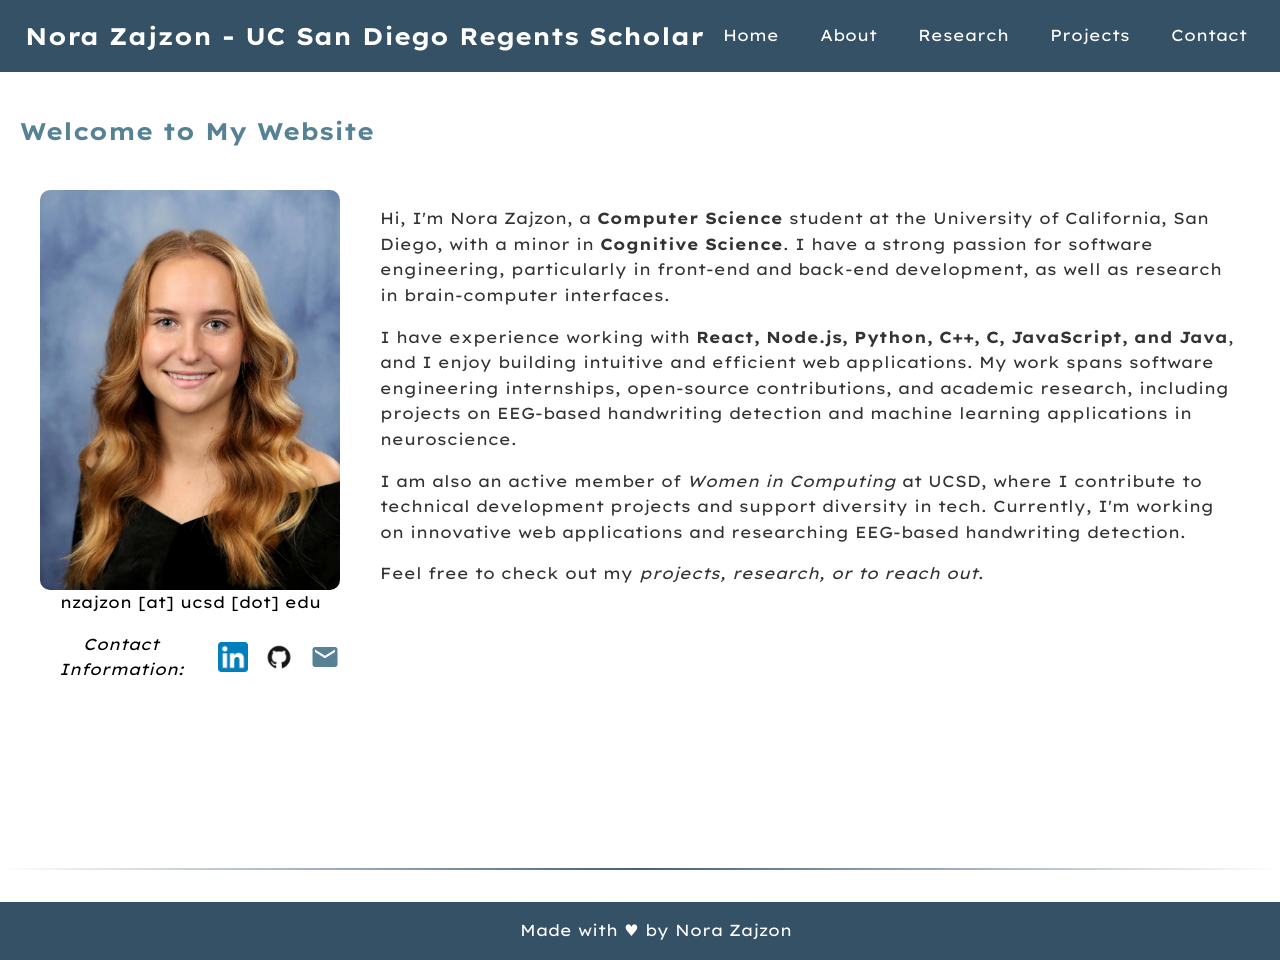
==== index.html @ 69231749 "Add files via upload" ====
<!DOCTYPE html>
<html lang="en">
<head>
    <meta charset="UTF-8">
    <meta name="viewport" content="width=device-width, initial-scale=1.0">
    <meta name="description" content="Personal website">
    <meta name="author" content="Nora Zajzon">
    <title>Nora Zajzon - Personal Website</title>
    <style>
    </style>
    <meta property="og:title" content="My Web Portfolio">
    <meta property="og:description" content="A showcase of my web development work">
    <meta property="og:image" content="path/to/image.jpg">
    <script>
        class PageSectionDivider extends HTMLElement {
            connectedCallback() {
                this.style.display = 'block';
                this.style.height = '2px';
                this.style.background = 'linear-gradient(to right, transparent, #46617a, transparent)';
                this.style.margin = '2em 0';
            }
        }
        customElements.define('page-section-divider', PageSectionDivider);
    </script>
</head>
<link rel="stylesheet" href="style.css">
<body>
    <noscript>Your browser does not support JavaScript!</noscript>
    <header class="site-header">
        <nav class="nav-container nav-fixed">
            <h1 class="site-title">Nora Zajzon - UC San Diego Regents Scholar</h1>
            <label for="nav-toggle" class="nav-toggle-label">☰</label>
            <input type="checkbox" id="nav-toggle">
            <ul class="nav-links">
                <li><a href="index.html">Home</a></li>
                <li><a href="about.html">About</a></li>
                <li><a href="research.html">Research</a></li>
                <li><a href="projects.html">Projects</a></li>
                <li><a href="contact.html">Contact</a></li>
            </ul>
        </nav>
    </header>

    <main>
        <section>
            <h2>Welcome to My Website</h2>
            <div class="bio-container">
                <div class="bio-left">
                    <picture class="bio-image">
                        <!-- WebP format - best compression -->
                        <source type="image/webp" srcset="NoraImg.webp">
                        <!-- fallback -->
                        <source type="image/jpeg" srcset="NoraImg.jpg">
                        <source type="image/png" srcset="NoraImg-large.png">
                        
                        <!-- Default image with proper attributes -->
                        <img src="NoraImg.webp" 
                            alt="Nora Zajzon - Computer Science student at UCSD"
                            loading="lazy"
                            width="300"
                            height="400"
                            style="object-fit: cover; object-position: center">
                    </picture>
                    <figcaption>
                        <span class="email">nzajzon</span> [at] <span class="domain">ucsd</span> [dot] <span class="ext">edu</span>
                    </figcaption>

        
                    <address class="contact-info">
                        Contact Information:<br>
                        <a href="https://linkedin.com/in/nora-zajzon-9bb6021b6" target="_blank">
                            <img src="LinkedIn_icon.svg.png" alt="LinkedIn" width="30" height="30">
                        </a>
                        <a href="https://github.com/nora-zajzon" target="_blank">
                            <img src="GitHub-Mark-ea2971cee799.png" alt="Github" width="30" height="30">
                        </a>
                        <a href="mailto:nzajzon@ucsd.edu">
                            <svg width="30" height="30" viewBox="0 0 24 24">
                                <path fill="currentColor" d="M20,4H4C2.9,4,2,4.9,2,6v12c0,1.1,0.9,2,2,2h16c1.1,0,2-0.9,2-2V6C22,4.9,21.1,4,20,4z M20,8l-8,5L4,8V6l8,5l8-5V8z"/>
                            </svg>
                        </a>
                    </address>
                </div>
                <div class="bio-text">
                    <p>Hi, I'm Nora Zajzon, a <strong>Computer Science</strong> student at the University of California, San Diego, with a minor in <strong>Cognitive Science</strong>. 
                    I have a strong passion for software engineering, particularly in front-end and back-end development, as well as research in brain-computer interfaces.</p>
        
                    <p>I have experience working with <b>React, Node.js, Python, C++, C, JavaScript, and Java</b>, and I enjoy building intuitive and efficient web applications. 
                    My work spans software engineering internships, open-source contributions, and academic research, including projects on EEG-based handwriting detection and machine learning applications in neuroscience.</p>
        
                    <p>I am also an active member of <em>Women in Computing</em> at UCSD, where I contribute to technical development projects and support diversity in tech. 
                    Currently, I'm working on innovative web applications and researching EEG-based handwriting detection.</p>
        
                    <p>Feel free to check out my <i>projects, research, or to reach out</i>.</p>
                </div>
            </div>
        </section>        

    </main>

    <page-section-divider></page-section-divider>
    <footer>
        <p>Made with &hearts; by Nora Zajzon</p>
    </footer>
</body>
</html>
---- style.css ----
@import url('https://fonts.googleapis.com/css2?family=Funnel+Display:wght@300..800&family=Lexend+Exa:wght@100..900&display=swap');

:root {
  --primary-color: #355166;
  --secondary-color: color-mix(in srgb, #355166 60%, rgb(137, 201, 216));
  --text-color: #333;
  --nav-hover-color: rgba(190, 190, 190, 0.716);
  --header-height: 60px;
  --font-primary: "Lexend Exa", system-ui, -apple-system, sans-serif;
  --box-shadow: 0 2px 5px rgba(0,0,0,0.1);
  --transition-speed: 0.3s;
}

h1:not(.site-title), h2, h3, h4, h5, h6 {
    color: var(--secondary-color) !important;
}
/* Base styles */
html, body {
    margin: 0;
    padding: 0;
    width: 100%;
    max-width: 100%;
    overflow-x: hidden;
}

body {
  min-height: 100vh;
  display: flex;
  flex-direction: column;
  font-family: var(--font-primary);
  padding-top: 60px;
  line-height: 1.6;
}

.site-header {
  width: 100%;
  position: fixed;
  top: 0;
  left: 0;
  z-index: 1000;
  background-color: #d5d5d5;
  box-sizing: border-box;

  & .nav-container {
    display: flex;
    flex-wrap: wrap;
    justify-content: space-between;
    align-items: center;
    background-color: var(--primary-color);
    padding: 15px 25px;
    width: 100%;
    box-sizing: border-box;
    position: relative;

    & .site-title {
      color: white;
      margin: 0;
      white-space: nowrap;
      overflow: hidden;
      text-overflow: ellipsis;
      max-width: calc(100% - 60px);
    }

    & .nav-links {
      display: flex;
      gap: 25px;
      margin: 0;
      padding: 0;
      list-style: none;
    }

    & .nav-links li a {
      color: white;
      text-decoration: none;
      padding: 8px;
      display: block;
      transition: background 0.3s ease;
    }

    & .nav-links li a:hover {
      background-color: var(--nav-hover-color);
      border-radius: 5px;
    }
  }
}

.bio-container {
  display: flex;
  align-items: flex-start;
  justify-content: flex-start;
  gap: 40px;
  width: 100%;
  max-width: 100%;
  padding: 20px;
  box-sizing: border-box;

  & .bio-left {
    display: flex;
    flex-direction: column;
    align-items: center;
    width: 300px;
    margin-left: 0;

    & .bio-image {
      width: 100%;
      max-width: 300px;
      aspect-ratio: 3/4;
      overflow: hidden;
      border-radius: 10px;

      & img {
        width: 100%;
        height: 100%;
        object-fit: cover;
        object-position: center;
      }
    }

    & .contact-info {
      width: 100%;
      text-align: center;
      margin-top: 1rem;
      display: flex;
      justify-content: center;
      gap: 1rem;

      & a {
        display: inline-flex;
        align-items: center;
        justify-content: center;

        & img,
        & svg {
          transition: transform 0.3s ease;

          &:hover {
            transform: scale(1.1);
          }
        }
      }
    }
  }

  & .bio-text {
    flex: 1;
    font-size: 16px;
    line-height: 1.6;
    color: var(--text-color);
  }
}

form {
  display: flex;
  flex-direction: column;
  gap: 1rem;
  max-width: 600px;
  margin: 0 auto;
  padding: 0 1rem;

  & fieldset {
    width: 90%;
    max-width: 500px;
    display: flex;
    flex-direction: column;
    align-items: flex-start;
    border: 1px solid var(--primary-color);
    padding: 1rem;
    border-radius: 8px;
  }

  & input,
  & textarea,
  & select {
    width: 90%;
    text-align: left;
    padding: 0.5rem;
    margin-top: 0.5rem;
    border: 1px solid var(--secondary-color);
    border-radius: 4px;
  }

  & label {
    align-self: flex-start;
  }

  & button {
    background-color: var(--primary-color);
    color: white;
    padding: 0.5rem 1rem;
    border: none;
    border-radius: 4px;
    cursor: pointer;
    transition: background-color 0.3s ease;

    &:hover {
      background-color: var(--secondary-color);
    }
  }
}

main {
  flex: 1;
  width: 100%;
  max-width: 100%;
  margin: 0;
  padding: 0 20px;
  padding-top: 2rem;
  box-sizing: border-box;
}

article {
  margin-bottom: 2rem;
  padding: 1rem;
  border-radius: 8px;
  background-color: #f5f5f5;
}

article:first-of-type {
  margin-top: 2rem;
}

/* Experimental Page */
table {
  width: 100%;
  border-collapse: collapse;
  margin: 1rem 0;
}

th, td {
  padding: 0.5rem;
  text-align: left;
}

canvas {
  border: 1px solid var(--secondary-color);
  margin: 1rem 0;
}

@media (max-width: 790px) {
  .bio-container {
    flex-direction: column;
    align-items: center;
  }

  .nav-container {
    padding: 10px 15px;
  }

  .nav-toggle-label {
    display: block;
    color: white;
    cursor: pointer;
    padding: 0.4em;
    line-height: 1;
    text-align: right;
    align-self: center;
  }

  .nav-links {
    display: none;
    width: 100%;
    position: absolute;
    top: 100%;
    left: 0;
    background-color: var(--primary-color);
    margin: 0;
    padding: 0;
    box-sizing: border-box;
  }

  .nav-links li {
    width: 100%;
    text-align: center;
    border-top: 1px solid rgba(255, 255, 255, 0.1);
  }

  .nav-links li a {
    display: block;
    width: 100%;
    padding: 12px 0;
    box-sizing: border-box;
    font-size: inherit;
  }

  #nav-toggle:checked ~ .nav-links {
    display: flex;
    flex-direction: column;
  }
  
  #nav-toggle:not(:checked) + .nav-links {
    display: none;
  }
}

@media (min-width: 790px) and (max-width: 1250px) {
  .nav-toggle-label {
    padding: 0.2em;
    font-size: 2rem;
}
}
@media (min-width: 576px) and (max-width: 790px) {
    .nav-container .site-title {
        font-size: 0.8rem;
        max-width: calc(100% - 50px);
    }
    .nav-links li a {
        font-size: 0.9rem;
    }
}
@media (min-width: 480px) and (max-width: 575px) {
    .nav-container .site-title {
        font-size: 0.5rem;
        max-width: calc(100% - 45px);
    }
    .nav-toggle-label {
      padding: 0.2em;
      font-size: 1rem;
  }
    .nav-links li a {
        font-size: 0.5rem;
    }
}
@media (min-width: 400px) and (max-width: 479px) {
    .nav-container {
        padding: 8px 10px;
    }
    
    .nav-container .site-title {
        font-size: 0.6rem;
        max-width: calc(100% - 40px);
    }
    
    .nav-toggle-label {
        padding: 0.2em;
        font-size: 1rem;
    }
    .nav-links li a {
        font-size: 0.6rem;
    }
}
@media (max-width: 399px) {
    .nav-container {
        padding: 5px 8px;
        min-height: 30px;
    }
    
    .nav-container .site-title {
        font-size: 0.5rem;
        max-width: calc(100% - 35px);
    }
    
    .nav-toggle-label {
        padding: 0.15em;
        font-size: .7rem;
        line-height: 0.8;
    }
    .nav-links li a {
        font-size: 0.5rem;
    }
}

footer {
  margin-top: auto;
  text-align: center;
  padding: 1rem;
  background-color: var(--primary-color);
  color: white;
  width: 100%;
}

footer p {
  margin: 0;
}

address a {
    color: var(--secondary-color);
    text-decoration: underline;
    transition: color 0.3s ease;
}

address a:hover {
    color: var(--primary-color);
}

.hamburger {
  display: none;
  flex-direction: column;
  cursor: pointer;
  padding: 10px;
  z-index: 1001;

  & span {
    display: block;
    width: 25px;
    height: 3px;
    background-color: white;
    margin: 2px 0;
    transition: all 0.3s ease;
  }

  &.active span:nth-child(1) {
    transform: rotate(-45deg) translate(-5px, 6px);
  }

  &.active span:nth-child(2) {
    opacity: 0;
  }

  &.active span:nth-child(3) {
    transform: rotate(45deg) translate(-5px, -6px);
  }
}

#nav-toggle {
    display: none;
}

.nav-toggle-label {
    display: none;
}

.nav-links {
    display: flex;
    gap: 25px;
    margin: 0;
    padding: 0;
    list-style: none;
}

@media (max-width: 1250px) {
    .bio-container {
        flex-direction: column;
        align-items: center;
    }

    .nav-container {
        padding: 10px 15px;
    }

    .nav-toggle-label {
        display: block;
        color: white;
        cursor: pointer;
        padding: 0.4em;
        line-height: 1;
        text-align: right;
        align-self: center;
    }

    .nav-links {
        display: none;
        width: 100%;
        position: absolute;
        top: 100%;
        left: 0;
        background-color: var(--primary-color);
        margin: 0;
        padding: 0;
        box-sizing: border-box;
    }

    .nav-links li {
        width: 100%;
        text-align: center;
        border-top: 1px solid rgba(255, 255, 255, 0.1);
    }

    .nav-links li a {
        display: block;
        width: 100%;
        padding: 12px 0;
        box-sizing: border-box;
        font-size: inherit;
    }

    #nav-toggle:checked ~ .nav-links {
        display: flex;
        flex-direction: column;
    }

    .nav-links li {
        width: 100%;
        text-align: center;
        border-top: 1px solid rgba(255, 255, 255, 0.1);
    }

    #nav-toggle:not(:checked) + .nav-links {
        display: none;
    }
}

@media (max-width: 768px) {
    .bio-container .bio-left .bio-image {
        max-width: 250px;
    }
}

@media (max-width: 480px) {
    .bio-container .bio-left .bio-image {
        max-width: 200px;
    }
}

.pet-container, .art-container {
    display: flex;
    flex-direction: column;
    align-items: center;
    gap: 0.5rem;
    text-align: center;
    max-width: 100%;
}

.pet-image, .art-image {
    width: 120px;
    overflow: hidden;
    border-radius: 10px;
    margin: 0;

    & img {
        width: 100%;
        height: 100%;
        object-fit: cover;
        object-position: center;
        transition: transform 0.3s ease;
    }

    &:hover img {
        transform: scale(1.1);
    }
}

/* Media Queries */
@media (max-width: 768px) {
    .pet-image, .art-image {
        width: 100px;
    }
}

@media (max-width: 480px) {
    .pet-image, .art-image {
        width: 80px;
    }
}

/* About page styles */
.about-container {
    padding: 2rem;
    max-width: 1200px;
    margin: 0 auto;
    min-height: 100dvh;
    width: 100dvw;
    padding-bottom: 10dvh;
}

.about-container h1 {
    text-align: center;
    color: var(--primary-color);
    margin-bottom: 2rem;
}

.about-grid {
    display: grid;
    grid-template-columns: repeat(auto-fit, minmax(300px, 1fr));
    gap: clamp(1rem, 3dvw, 2rem);
    padding: 1rem;
    max-width: 90dvw;
    margin: 0 auto;
}

.about-section {
    background-color: var(--background-color, #f8f8f8);
    border-radius: 15px;
    padding: clamp(1rem, 2dvw, 2rem);
    box-shadow: var(--box-shadow, 0 2px 5px rgba(0,0,0,0.1));
    transition: all var(--transition-speed, 0.3s) ease;
    font-family: var(--font-primary, sans-serif);
    color: var(--text-color, #333);
    animation: fadeIn 1s ease-out;
    text-align: center;
    min-height: 50dvh;
}

.about-section:hover {
    transform: translateY(-5px);
}

.about-section h2 {
    color: var(--secondary-color);
    margin-bottom: 1rem;
    font-size: 1.5rem;
    animation: slideIn 0.8s ease-out;
}

.about-section p {
    line-height: 1.6;
    margin-bottom: 1rem;
}

.pet-container, .art-container {
    display: flex;
    flex-direction: column;
    align-items: center;
    gap: 1rem;
    text-align: center;
}

.pet-image, .art-image {
    width: 100%;
    max-width: 150px;
    aspect-ratio: 1/1;
    overflow: hidden;
    border-radius: 10px;
    margin: 0;

    & img {
        width: 100%;
        height: 100%;
        object-fit: cover;
        object-position: center;
        transition: transform 0.3s ease;
    }

    &:hover img {
        transform: scale(1.1);
    }
}

@media (max-width: 768px) {
    .about-grid {
        grid-template-columns: 1fr;
        gap: 1.5rem;
    }
    
    .about-section {
        min-height: 30dvh;
        width: 85dvw;
        margin: 0 auto;
    }
}

.search-section {
    margin-top: 2rem;
    padding: 1rem;
    text-align: center;
    background: #f8f8f8;
    border-radius: 15px;
    box-shadow: 0 2px 5px rgba(0,0,0,0.1);
}

.search-section form {
    display: flex;
    gap: 1rem;
    justify-content: center;
    align-items: center;
    max-width: 600px;
    margin: 0 auto;
}

.search-section input[type="search"] {
    padding: 0.5rem;
    border: 1px solid var(--secondary-color);
    border-radius: 4px;
    width: 300px;
}

.search-section button {
    display: block;
    margin: 1rem auto;
    background-color: var(--secondary-color);
    color: white;
    padding: 0.5rem 1rem;
    border: none;
    border-radius: 20px;
    cursor: pointer;
    transition: all 0.3s ease;
}

.search-section button:hover {
    animation: bounce 1s infinite;
    background-color: var(--primary-color);
    transform: translateY(-5px);
}

@media (max-width: 768px) {
    .search-section form {
        flex-direction: column;
    }
    
    .search-section input[type="search"] {
        width: 100%;
    }
}

#show-classes {
    display: block;
    margin: 1rem auto; 
    padding: 0.8rem 1.5rem;
    background-color: var(--secondary-color); 
    color: white;
    border: none;
    border-radius: 20px;  
    cursor: pointer;
    font-family: var(--font-primary);
    font-size: 0.9rem;
    transition: all 0.3s ease;
    box-shadow: 0 2px 5px rgba(0,0,0,0.1);
}

#show-classes:hover {
    background-color: var(--primary-color); 
    transform: translateY(-2px); 
    box-shadow: 0 4px 8px rgba(0,0,0,0.2);
}

#show-classes:active {
    transform: translateY(0); 
    box-shadow: 0 2px 4px rgba(0,0,0,0.1);
}

.contact-icons {
    display: flex;
    justify-content: center;
    gap: 1rem;
    margin: 1rem 0;
}

.social-icon {
    width: 30px;
    height: 30px;
    display: block;
    
    & img {
        width: 100%;
        height: 100%;
        object-fit: contain;
        transition: transform 0.3s ease;
    }

    &:hover img {
        transform: scale(1.1);
    }
}

@keyframes slideIn {
    from {
        transform: translateX(-100%);
        opacity: 0;
    }
    to {
        transform: translateX(0);
        opacity: 1;
    }
}

.contact-section:has(.contact-icons) {
    display: flex;
    flex-direction: column;
    align-items: center;
    gap: 1rem;
    margin: 2rem auto;
    padding: 1rem;
    background: #f8f8f8;
    border-radius: 15px;
    box-shadow: 0 2px 5px rgba(0,0,0,0.1);
    max-width: 600px;
}

.contact-section:has(.contact-icons) h2 {
    color: var(--secondary-color);
    margin-bottom: 1rem;
}

.contact-details {
    text-align: center;
    margin-bottom: 1rem;

    & p {
        margin: 0.5rem 0;
        line-height: 1.6;
    }

    & a {
        color: var(--secondary-color);
        text-decoration: underline;
        transition: color 0.3s ease;

        &:hover {
            color: var(--primary-color);
        }
    }
}

.contact-icons {
    display: flex;
    justify-content: center;
    gap: 1rem;
    margin: 1rem 0;
}

.social-icon {
    width: 30px;
    height: 30px;
    display: block;
    
    & img {
        width: 100%;
        height: 100%;
        object-fit: contain;
        transition: transform 0.3s ease;
    }

    &:hover img {
        transform: scale(1.1);
    }
}

.contact-container {
    display: grid;
    grid-template-columns: 1fr 1fr;
    gap: 2rem;
    padding: 2rem;
    max-width: 1200px;
    margin: 0 auto;
    align-items: start;
}

.form-section, .contact-section:has(.contact-icons) {
    background: #f8f8f8;
    border-radius: 15px;
    padding: 2rem;
    box-shadow: 0 2px 5px rgba(0,0,0,0.1);
    align-self: start;
}

.form-section {
    & h1 {
        color: var(--secondary-color);
        margin-bottom: 1.5rem;
    }

    & form {
        display: flex;
        flex-direction: column;
        gap: 1rem;
    }

    & fieldset {
        border: none;
        padding: 0;
        margin: 0;
    }

    & legend {
        font-weight: bold;
        margin-bottom: 1rem;
        color: var(--primary-color);
    }

    & label {
        display: block;
        margin-bottom: 0.5rem;
        color: var(--text-color);
    }

    & input, & select, & textarea {
        width: 100%;
        padding: 0.8rem;
        border: 1px solid #ddd;
        border-radius: 4px;
        margin-bottom: 1rem;
        font-family: inherit;
    }

    & textarea {
        min-height: 150px;
        resize: vertical;
    }

    & button {
        background-color: var(--secondary-color);
        color: white;
        padding: 1rem 2rem;
        border: none;
        border-radius: 20px;
        cursor: pointer;
        transition: all 0.3s ease;

        &:hover {
            background-color: var(--primary-color);
            transform: translateY(-2px);
        }
    }
}

.contact-section:has(.contact-icons) {
    background: #f8f8f8;
    border-radius: 15px;
    padding: 2rem;
    box-shadow: 0 2px 5px rgba(0,0,0,0.1);
    height: fit-content;
}

@media (max-width: 768px) {
    .contact-container {
        grid-template-columns: 1fr;
    }
    
    .form-section, .contact-section {
        padding: 1.5rem;
    }
}

.about-section {
    text-align: center;
    
    & h1:not(.site-title), 
    & h2, 
    & h3, 
    & h4, 
    & h5, 
    & h6 {
        text-align: center;
        margin-left: auto;
        margin-right: auto;
    }
    
    & p {
        text-align: center;
        max-width: 800px;
        margin-left: auto;
        margin-right: auto;
    }
    
    & .contact-icons,
    & .social-icon,
    & .pet-image,
    & .art-image {
        margin-left: auto;
        margin-right: auto;
    }
}

#show-classes {
    display: block;
    margin: 1rem auto;
}

@keyframes bounce {
    0%, 100% { transform: translateY(0); }
    50% { transform: translateY(-10px); }
}

@keyframes fadeIn {
    from { opacity: 0; }
    to { opacity: 1; }
}
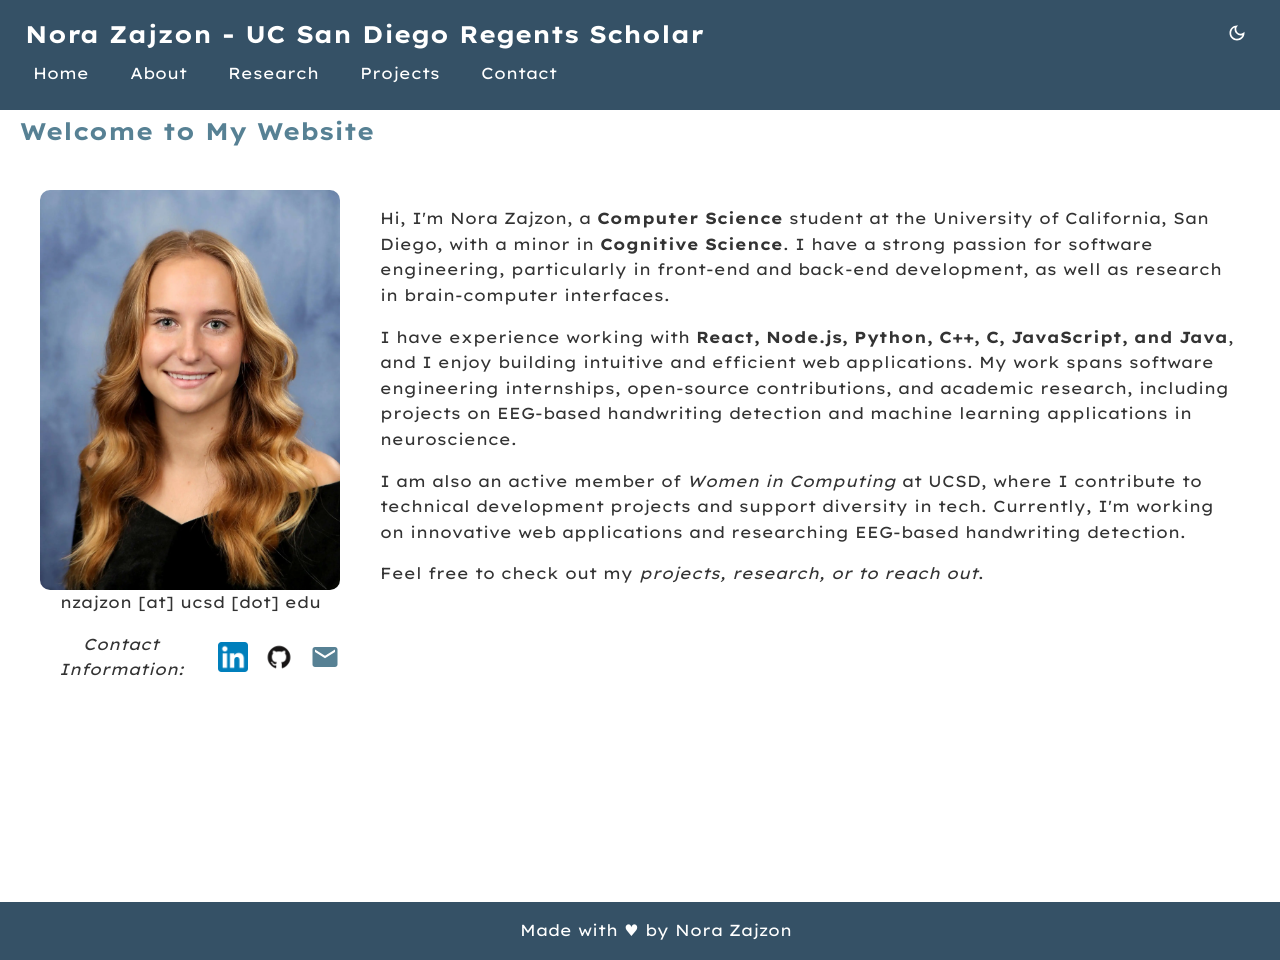
==== commit 20c338c9: "Created astro and color changer" ====
--- a/index.html
+++ b/index.html
@@ -1,36 +1,95 @@
 <!DOCTYPE html>
-<html lang="en">
+<html lang="en" class="no-js">
 <head>
     <meta charset="UTF-8">
     <meta name="viewport" content="width=device-width, initial-scale=1.0">
     <meta name="description" content="Personal website">
     <meta name="author" content="Nora Zajzon">
     <title>Nora Zajzon - Personal Website</title>
-    <style>
-    </style>
     <meta property="og:title" content="My Web Portfolio">
     <meta property="og:description" content="A showcase of my web development work">
     <meta property="og:image" content="path/to/image.jpg">
+    <link rel="stylesheet" href="style.css">
     <script>
-        class PageSectionDivider extends HTMLElement {
-            connectedCallback() {
-                this.style.display = 'block';
-                this.style.height = '2px';
-                this.style.background = 'linear-gradient(to right, transparent, #46617a, transparent)';
-                this.style.margin = '2em 0';
+        // Remove 'no-js' class and add 'js-enabled' class when JavaScript is enabled
+        document.documentElement.classList.remove('no-js');
+        document.documentElement.classList.add('js-enabled');
+
+        // Theme toggle functionality
+        function initTheme() {
+            const themeToggle = document.getElementById('theme-toggle');
+            if (!themeToggle) return;
+
+            const sunIcon = `<svg viewBox="0 0 24 24"><path d="M12 7c-2.76 0-5 2.24-5 5s2.24 5 5 5 5-2.24 5-5-2.24-5-5-5zM2 13h2c.55 0 1-.45 1-1s-.45-1-1-1H2c-.55 0-1 .45-1 1s.45 1 1 1zm18 0h2c.55 0 1-.45 1-1s-.45-1-1-1h-2c-.55 0-1 .45-1 1s.45 1 1 1zM11 2v2c0 .55.45 1 1 1s1-.45 1-1V2c0-.55-.45-1-1-1s-1 .45-1 1zm0 18v2c0 .55.45 1 1 1s1-.45 1-1v-2c0-.55-.45-1-1-1s-1 .45-1 1zM5.99 4.58c-.39-.39-1.03-.39-1.41 0-.39.39-.39 1.03 0 1.41l1.06 1.06c.39.39 1.03.39 1.41 0s.39-1.03 0-1.41L5.99 4.58zm12.37 12.37c-.39-.39-1.03-.39-1.41 0-.39.39-.39 1.03 0 1.41l1.06 1.06c.39.39 1.03.39 1.41 0 .39-.39.39-1.03 0-1.41l-1.06-1.06zm1.06-10.96c.39-.39.39-1.03 0-1.41-.39-.39-1.03-.39-1.41 0l-1.06 1.06c-.39.39-.39 1.03 0 1.41s1.03.39 1.41 0l1.06-1.06zM7.05 18.36c.39-.39.39-1.03 0-1.41-.39-.39-1.03-.39-1.41 0l-1.06 1.06c-.39.39-.39 1.03 0 1.41s1.03.39 1.41 0l1.06-1.06z"/></svg>`;
+            const moonIcon = `<svg viewBox="0 0 24 24"><path d="M9.37,5.51C9.19,6.15,9.1,6.82,9.1,7.5c0,4.08,3.32,7.4,7.4,7.4c0.68,0,1.35-0.09,1.99-0.27C17.45,17.19,14.93,19,12,19 c-3.86,0-7-3.14-7-7C5,9.07,6.81,6.55,9.37,5.51z M12,3c-4.97,0-9,4.03-9,9s4.03,9,9,9s9-4.03,9-9c0-0.46-0.04-0.92-0.1-1.36 c-0.98,1.37-2.58,2.26-4.4,2.26c-2.98,0-5.4-2.42-5.4-5.4c0-1.81,0.89-3.42,2.26-4.4C12.92,3.04,12.46,3,12,3L12,3z"/></svg>`;
+
+            function updateThemeAndIcon(theme) {
+                document.documentElement.setAttribute('data-theme', theme);
+                localStorage.setItem('theme', theme);
+                themeToggle.innerHTML = theme === 'light' ? moonIcon : sunIcon;
             }
+
+            const savedTheme = localStorage.getItem('theme') || 'light';
+            updateThemeAndIcon(savedTheme);
+
+            themeToggle.addEventListener('click', () => {
+                const currentTheme = document.documentElement.getAttribute('data-theme');
+                const newTheme = currentTheme === 'light' ? 'dark' : 'light';
+                updateThemeAndIcon(newTheme);
+            });
         }
-        customElements.define('page-section-divider', PageSectionDivider);
+
+        // Initialize theme when DOM is loaded
+        if (document.readyState === 'loading') {
+            document.addEventListener('DOMContentLoaded', initTheme);
+        } else {
+            initTheme();
+        }
+
+        // Hamburger menu functionality
+        document.addEventListener('DOMContentLoaded', () => {
+            const hamburgerBtn = document.querySelector('.hamburger-btn');
+            const navLinks = document.querySelector('.nav-links');
+            
+            if (hamburgerBtn && navLinks) {
+                hamburgerBtn.addEventListener('click', (e) => {
+                    e.stopPropagation();
+                    hamburgerBtn.classList.toggle('active');
+                    navLinks.classList.toggle('active');
+                });
+
+                // Close menu when clicking outside
+                document.addEventListener('click', (e) => {
+                    if (!hamburgerBtn.contains(e.target) && !navLinks.contains(e.target)) {
+                        hamburgerBtn.classList.remove('active');
+                        navLinks.classList.remove('active');
+                    }
+                });
+
+                // Close menu when clicking a link
+                navLinks.querySelectorAll('a').forEach(link => {
+                    link.addEventListener('click', () => {
+                        hamburgerBtn.classList.remove('active');
+                        navLinks.classList.remove('active');
+                    });
+                });
+            }
+        });
     </script>
 </head>
-<link rel="stylesheet" href="style.css">
 <body>
     <noscript>Your browser does not support JavaScript!</noscript>
     <header class="site-header">
-        <nav class="nav-container nav-fixed">
+        <nav class="nav-container">
+            <button class="hamburger-btn" aria-label="Toggle menu">
+                <span></span>
+                <span></span>
+                <span></span>
+            </button>
             <h1 class="site-title">Nora Zajzon - UC San Diego Regents Scholar</h1>
-            <label for="nav-toggle" class="nav-toggle-label">☰</label>
-            <input type="checkbox" id="nav-toggle">
+            <button id="theme-toggle" class="theme-toggle" aria-label="Toggle dark mode">
+                <!-- Icon will be inserted by JavaScript -->
+            </button>
             <ul class="nav-links">
                 <li><a href="index.html">Home</a></li>
                 <li><a href="about.html">About</a></li>
@@ -40,6 +99,9 @@
             </ul>
         </nav>
     </header>
+    <div class="no-js-message">
+        Note: Theme switching requires JavaScript. Your current theme preference cannot be saved without JavaScript enabled.
+    </div>
 
     <main>
         <section>
--- a/style.css
+++ b/style.css
@@ -4,11 +4,29 @@
   --primary-color: #355166;
   --secondary-color: color-mix(in srgb, #355166 60%, rgb(137, 201, 216));
   --text-color: #333;
+  --background-color: #ffffff;
   --nav-hover-color: rgba(190, 190, 190, 0.716);
   --header-height: 60px;
   --font-primary: "Lexend Exa", system-ui, -apple-system, sans-serif;
   --box-shadow: 0 2px 5px rgba(0,0,0,0.1);
   --transition-speed: 0.3s;
+  --form-background: #f8f8f8;
+  --border-color: #ddd;
+}
+
+/* Dark theme */
+[data-theme="dark"] {
+  --primary-color: #5c8cb3;
+  --secondary-color: color-mix(in srgb, #5c8cb3 60%, rgb(93, 149, 189));
+  --text-color: #e0e0e0;
+  --background-color: #1a1a1a;
+  --nav-hover-color: rgba(90, 90, 90, 0.716);
+  --box-shadow: 0 2px 5px rgba(255,255,255,0.1);
+  --form-background: #2d2d2d;
+  --border-color: #444;
+  --container-background: #2d2d2d;
+  --article-background: #333333;
+  --details-background: #2a2a2a;
 }
 
 h1:not(.site-title), h2, h3, h4, h5, h6 {
@@ -30,6 +48,18 @@
   font-family: var(--font-primary);
   padding-top: 60px;
   line-height: 1.6;
+  background-color: var(--background-color);
+  color: var(--text-color);
+  transition: background-color var(--transition-speed), color var(--transition-speed);
+}
+
+noscript{
+    margin: 100px;
+    padding: 10px;
+    background-color: var(--background-color);
+    color: var(--text-color);
+    border: 1px solid var(--secondary-color);
+    border-radius: 5px;
 }
 
 .site-header {
@@ -58,7 +88,7 @@
       white-space: nowrap;
       overflow: hidden;
       text-overflow: ellipsis;
-      max-width: calc(100% - 60px);
+      max-width: calc(100% - 120px);
     }
 
     & .nav-links {
@@ -153,49 +183,100 @@
   display: flex;
   flex-direction: column;
   gap: 1rem;
-  max-width: 600px;
-  margin: 0 auto;
-  padding: 0 1rem;
-
-  & fieldset {
-    width: 90%;
-    max-width: 500px;
-    display: flex;
-    flex-direction: column;
-    align-items: flex-start;
-    border: 1px solid var(--primary-color);
-    padding: 1rem;
-    border-radius: 8px;
-  }
-
-  & input,
-  & textarea,
-  & select {
-    width: 90%;
-    text-align: left;
-    padding: 0.5rem;
-    margin-top: 0.5rem;
-    border: 1px solid var(--secondary-color);
-    border-radius: 4px;
-  }
-
-  & label {
-    align-self: flex-start;
-  }
-
-  & button {
-    background-color: var(--primary-color);
-    color: white;
-    padding: 0.5rem 1rem;
-    border: none;
-    border-radius: 4px;
-    cursor: pointer;
-    transition: background-color 0.3s ease;
-
-    &:hover {
-      background-color: var(--secondary-color);
-    }
-  }
+  max-width: 500px;
+  margin: auto;
+}
+
+form label {
+  display: block;
+  font-weight: bold;
+  margin-bottom: 5px;
+  color: var(--text-color);
+}
+
+form input, 
+form textarea {
+  width: 100%;
+  padding: 10px;
+  margin-bottom: 5px;
+  border: 1px solid var(--secondary-color);
+  border-radius: 4px;
+  font-family: inherit;
+}
+
+/* Form validation styles */
+.form-section input:required, 
+.form-section textarea:required {
+  border-left: 3px solid #c00;
+}
+
+.form-section input:valid,
+.form-section textarea:valid {
+  border-left: 3px solid #0c0;
+}
+
+.form-section input:invalid,
+.form-section textarea:invalid {
+  border-left: 3px solid #c00;
+}
+
+.required-field::after {
+  content: "*";
+  color: #c00;
+  margin-left: 4px;
+}
+
+/* Error and info messages */
+.error-message {
+  color: #d9534f;
+  font-size: 0.9em;
+  display: block;
+  min-height: 1.2em;
+}
+
+.info-message {
+  color: #5bc0de;
+  font-size: 0.9em;
+  display: block;
+  min-height: 1.2em;
+}
+
+fieldset {
+  border: 1px solid var(--primary-color);
+  padding: 1rem;
+  border-radius: 8px;
+  width: 100%;
+  box-sizing: border-box;
+}
+
+button {
+  background-color: var(--primary-color);
+  color: white;
+  padding: 10px;
+  border: none;
+  border-radius: 5px;
+  cursor: pointer;
+  transition: background-color 0.3s ease;
+  width: auto;
+  align-self: flex-start;
+}
+
+button:hover {
+  background-color: var(--secondary-color);
+}
+
+/* Form container styles */
+.form-section {
+  background: var(--form-background);
+  border-radius: 15px;
+  padding: 2rem;
+  box-shadow: var(--box-shadow);
+  align-self: start;
+}
+
+.form-section h1 {
+  color: var(--secondary-color);
+  margin-bottom: 1.5rem;
 }
 
 main {
@@ -212,7 +293,7 @@
   margin-bottom: 2rem;
   padding: 1rem;
   border-radius: 8px;
-  background-color: #f5f5f5;
+  background-color: var(--article-background, #f5f5f5);
 }
 
 article:first-of-type {
@@ -293,12 +374,16 @@
 }
 
 @media (min-width: 790px) and (max-width: 1250px) {
+  .nav-container .site-title {
+    font-size: 1rem;
+    max-width: calc(100% - 50px);
+}
   .nav-toggle-label {
     padding: 0.2em;
     font-size: 2rem;
 }
 }
-@media (min-width: 576px) and (max-width: 790px) {
+@media (min-width: 576px) and (max-width: 789px) {
     .nav-container .site-title {
         font-size: 0.8rem;
         max-width: calc(100% - 50px);
@@ -309,7 +394,7 @@
 }
 @media (min-width: 480px) and (max-width: 575px) {
     .nav-container .site-title {
-        font-size: 0.5rem;
+        font-size: 0.65rem;
         max-width: calc(100% - 45px);
     }
     .nav-toggle-label {
@@ -320,25 +405,29 @@
         font-size: 0.5rem;
     }
 }
-@media (min-width: 400px) and (max-width: 479px) {
-    .nav-container {
-        padding: 8px 10px;
-    }
-    
-    .nav-container .site-title {
-        font-size: 0.6rem;
-        max-width: calc(100% - 40px);
-    }
-    
-    .nav-toggle-label {
-        padding: 0.2em;
-        font-size: 1rem;
-    }
-    .nav-links li a {
-        font-size: 0.6rem;
-    }
-}
-@media (max-width: 399px) {
+@media (min-width: 425px) and (max-width: 479px) {
+  .nav-container .site-title {
+    font-size: 0.4rem;
+    max-width: calc(100% - 45px);
+  }
+  .nav-container {
+      padding: 8px 10px;
+  }
+  
+  .nav-container .site-title {
+      font-size: 0.6rem;
+      max-width: calc(100% - 40px);
+  }
+  
+  .nav-toggle-label {
+      padding: 0.2em;
+      font-size: 1rem;
+  }
+  .nav-links li a {
+      font-size: 0.6rem;
+  }
+}
+@media (max-width: 424px) {
     .nav-container {
         padding: 5px 8px;
         min-height: 30px;
@@ -428,23 +517,11 @@
 }
 
 @media (max-width: 1250px) {
-    .bio-container {
+    .hamburger-btn {
+        display: flex;
         flex-direction: column;
+        justify-content: center;
         align-items: center;
-    }
-
-    .nav-container {
-        padding: 10px 15px;
-    }
-
-    .nav-toggle-label {
-        display: block;
-        color: white;
-        cursor: pointer;
-        padding: 0.4em;
-        line-height: 1;
-        text-align: right;
-        align-self: center;
     }
 
     .nav-links {
@@ -452,40 +529,53 @@
         width: 100%;
         position: absolute;
         top: 100%;
-        left: 0;
+        left: -100%;
         background-color: var(--primary-color);
-        margin: 0;
-        padding: 0;
-        box-sizing: border-box;
+        flex-direction: column;
+        gap: 0;
+        box-shadow: var(--box-shadow);
+        transition: left 0.3s ease-in-out, opacity 0.3s ease-in-out;
+        height: auto;
+        opacity: 0;
     }
 
     .nav-links li {
         width: 100%;
-        text-align: center;
         border-top: 1px solid rgba(255, 255, 255, 0.1);
+        opacity: 0;
+        transform: translateX(-20px);
+        transition: opacity 0.3s ease-in-out, transform 0.3s ease-in-out;
     }
 
     .nav-links li a {
-        display: block;
+        padding: 15px 25px;
         width: 100%;
-        padding: 12px 0;
         box-sizing: border-box;
-        font-size: inherit;
-    }
-
-    #nav-toggle:checked ~ .nav-links {
+    }
+
+    /* Show menu when active */
+    .nav-links.active {
         display: flex;
-        flex-direction: column;
-    }
-
-    .nav-links li {
-        width: 100%;
-        text-align: center;
-        border-top: 1px solid rgba(255, 255, 255, 0.1);
-    }
-
-    #nav-toggle:not(:checked) + .nav-links {
-        display: none;
+        left: 0;
+        opacity: 1;
+    }
+
+    .nav-links.active li {
+        opacity: 1;
+        transform: translateX(0);
+    }
+
+    /* Hamburger animation */
+    .hamburger-btn.active span:first-child {
+        transform: translateY(7px) rotate(45deg);
+    }
+
+    .hamburger-btn.active span:nth-child(2) {
+        opacity: 0;
+    }
+
+    .hamburger-btn.active span:last-child {
+        transform: translateY(-7px) rotate(-45deg);
     }
 }
 
@@ -568,10 +658,10 @@
 }
 
 .about-section {
-    background-color: var(--background-color, #f8f8f8);
+    background-color: var(--container-background, #f8f8f8);
     border-radius: 15px;
     padding: clamp(1rem, 2dvw, 2rem);
-    box-shadow: var(--box-shadow, 0 2px 5px rgba(0,0,0,0.1));
+    box-shadow: var(--box-shadow);
     transition: all var(--transition-speed, 0.3s) ease;
     font-family: var(--font-primary, sans-serif);
     color: var(--text-color, #333);
@@ -642,9 +732,9 @@
     margin-top: 2rem;
     padding: 1rem;
     text-align: center;
-    background: #f8f8f8;
+    background: var(--container-background, #f8f8f8);
     border-radius: 15px;
-    box-shadow: 0 2px 5px rgba(0,0,0,0.1);
+    box-shadow: var(--box-shadow);
 }
 
 .search-section form {
@@ -677,7 +767,7 @@
 
 .search-section button:hover {
     animation: bounce 1s infinite;
-    background-color: var(--primary-color);
+    background-color: var(--primary-color); 
     transform: translateY(-5px);
 }
 
@@ -759,9 +849,9 @@
     gap: 1rem;
     margin: 2rem auto;
     padding: 1rem;
-    background: #f8f8f8;
+    background: var(--container-background, #f8f8f8);
     border-radius: 15px;
-    box-shadow: 0 2px 5px rgba(0,0,0,0.1);
+    box-shadow: var(--box-shadow);
     max-width: 600px;
 }
 
@@ -825,10 +915,10 @@
 }
 
 .form-section, .contact-section:has(.contact-icons) {
-    background: #f8f8f8;
+    background: var(--container-background, #f8f8f8);
     border-radius: 15px;
     padding: 2rem;
-    box-shadow: 0 2px 5px rgba(0,0,0,0.1);
+    box-shadow: var(--box-shadow);
     align-self: start;
 }
 
@@ -893,10 +983,10 @@
 }
 
 .contact-section:has(.contact-icons) {
-    background: #f8f8f8;
+    background: var(--container-background, #f8f8f8);
     border-radius: 15px;
     padding: 2rem;
-    box-shadow: 0 2px 5px rgba(0,0,0,0.1);
+    box-shadow: var(--box-shadow);
     height: fit-content;
 }
 
@@ -954,3 +1044,224 @@
     from { opacity: 0; }
     to { opacity: 1; }
 }
+
+/* Ensure required fields are visually clear */
+.required {
+    color: red;
+    font-weight: bold;
+}
+
+/* Default input styling */
+input, textarea {
+    width: 100%;
+    padding: 10px;
+    border: 1px solid var(--secondary-color);
+    border-radius: 4px;
+    font-family: inherit;
+    transition: border 0.3s ease-in-out;
+}
+
+/* Required fields show an orange border initially */
+input:required, textarea:required {
+    border-left: 3px solid #ff9800;
+}
+
+/* Valid input styling */
+input:valid, textarea:valid {
+    border-left: 3px solid #4CAF50;
+}
+
+/* Invalid input styling */
+input:invalid, textarea:invalid {
+    border-left: 3px solid #f44336;
+}
+
+/* Show error messages only when input is invalid */
+input:invalid + .error-message,
+textarea:invalid + .error-message {
+    display: block;
+    color: red;
+    font-size: 0.9em;
+    margin-top: 5px;
+}
+
+/* Hide error messages when valid */
+input:valid + .error-message,
+textarea:valid + .error-message {
+    display: none;
+}
+
+/* Styling for placeholders */
+input::placeholder, textarea::placeholder {
+    color: gray;
+    font-style: italic;
+}
+
+/* Button styling */
+button {
+    background-color: var(--primary-color);
+    color: white;
+    padding: 10px;
+    border: none;
+    border-radius: 5px;
+    cursor: pointer;
+    transition: background-color 0.3s ease;
+}
+
+button:hover {
+    background-color: var(--secondary-color);
+}
+
+/* Flash error animation */
+.flash-error {
+    animation: flash 0.5s;
+}
+
+@keyframes flash {
+    0% { background-color: #f44336; }
+    100% { background-color: transparent; }
+}
+
+/* Countdown styling */
+#comments-countdown {
+    font-size: 0.9em;
+    margin-top: 5px;
+    color: inherit;
+}
+
+/* Theme toggle button */
+.theme-toggle {
+  display: none; /* Hidden by default */
+  background: none;
+  border: none;
+  padding: 8px;
+  cursor: pointer;
+  align-items: center;
+  color: white;
+  margin-left: 15px;
+}
+
+/* Show the button only when JavaScript is enabled */
+.js-enabled .theme-toggle {
+  display: flex;
+}
+
+.theme-toggle svg {
+  width: 20px;
+  height: 20px;
+  fill: currentColor;
+}
+
+/* No-JS fallback message */
+.no-js-message {
+  display: none;
+}
+
+.no-js .no-js-message {
+  display: block;
+  background-color: var(--secondary-color);
+  color: var(--text-color);
+  padding: 10px;
+  text-align: center;
+  margin: 10px 0;
+}
+
+.no-js .theme-toggle {
+  display: none;
+}
+
+details {
+  background-color: var(--details-background, #f8f8f8);
+  padding: 1rem;
+  margin: 1rem 0;
+  border-radius: 8px;
+  transition: background-color var(--transition-speed);
+}
+
+/* Hamburger button */
+.hamburger-btn {
+  display: none;
+  background: none;
+  border: none;
+  cursor: pointer;
+  padding: 8px;
+  margin-right: 10px;
+  z-index: 1001;
+}
+
+.hamburger-btn span {
+  display: block;
+  width: 24px;
+  height: 2px;
+  margin: 5px 0;
+  background-color: white;
+  transition: transform 0.3s ease-in-out, opacity 0.3s ease-in-out;
+}
+
+/* Remove old nav toggle styles */
+#nav-toggle, .nav-toggle-label {
+  display: none;
+}
+
+@media (max-width: 1250px) {
+  .hamburger-btn {
+    display: flex;
+    flex-direction: column;
+    justify-content: center;
+    align-items: center;
+  }
+
+  .nav-links {
+    display: none;
+    width: 100%;
+    position: absolute;
+    top: 100%;
+    left: -100%;
+    background-color: var(--primary-color);
+    flex-direction: column;
+    gap: 0;
+    box-shadow: var(--box-shadow);
+    transition: left 0.3s ease-in-out, opacity 0.3s ease-in-out;
+    height: auto;
+    opacity: 0;
+  }
+
+  .nav-links li {
+    width: 100%;
+    border-top: 1px solid rgba(255, 255, 255, 0.1);
+    opacity: 0;
+    transform: translateX(-20px);
+    transition: opacity 0.3s ease-in-out, transform 0.3s ease-in-out;
+  }
+
+  .nav-links li a {
+    padding: 15px 25px;
+    width: 100%;
+    box-sizing: border-box;
+  }
+
+  /* Show menu when active */
+  .nav-links.active {
+    display: flex;
+    left: 0;
+    opacity: 1;
+  }
+
+  .nav-links.active li {
+    opacity: 1;
+    transform: translateX(0);
+  }
+
+  /* Hamburger animation */
+  .hamburger-btn.active span:first-child {
+    transform: translateY(7px) rotate(45deg);
+  }
+
+  .hamburger-btn.active span:nth-child(2) {
+    opacity: 0;
+  }
+
+  .hamburger-btn.active span:last-child {
+    transform: translateY(-7px) rotate(-45deg);
+  }
+}
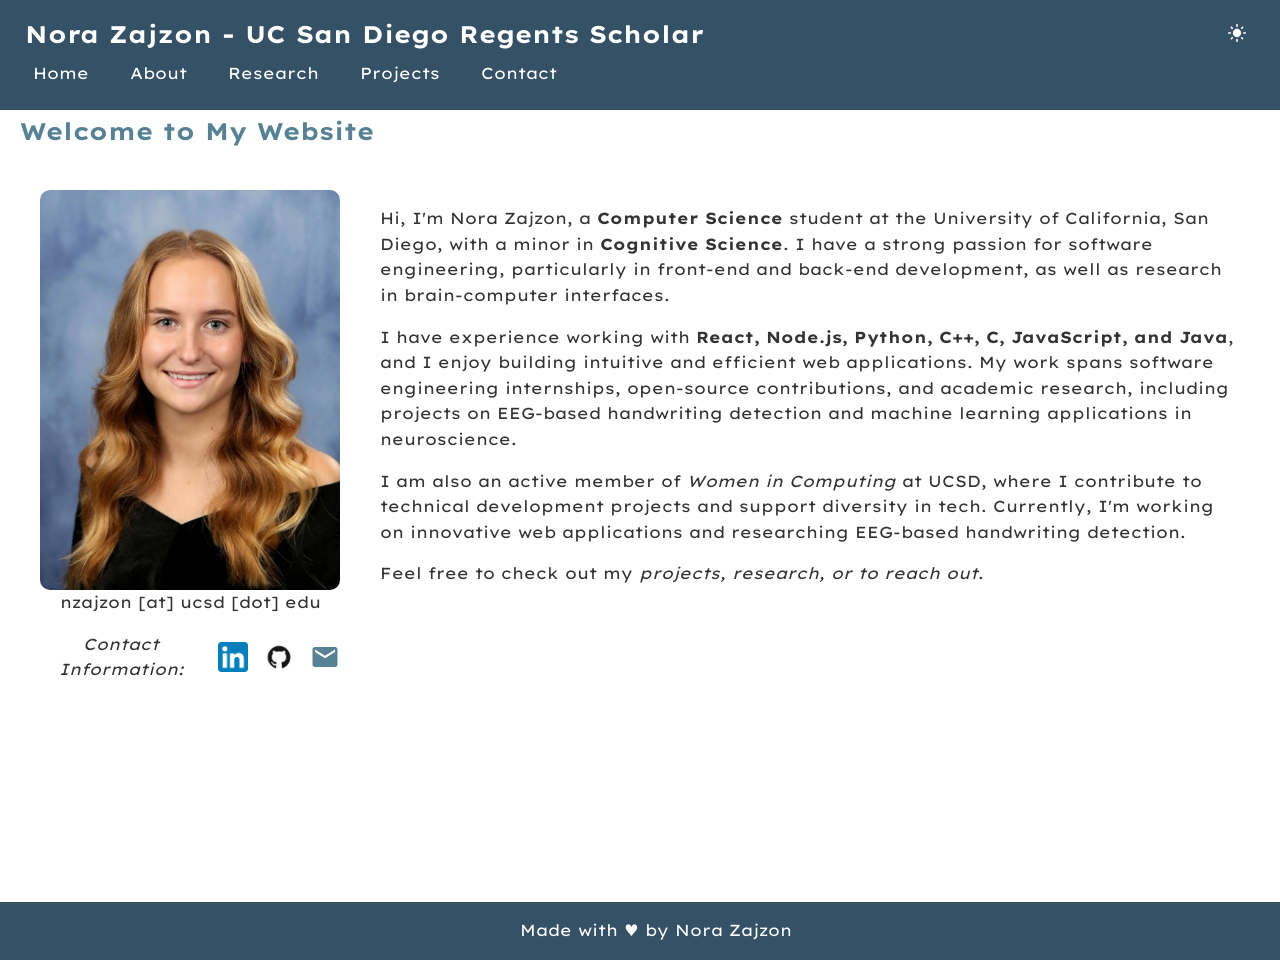
==== commit 545cee67: "Final changes" ====
--- a/index.html
+++ b/index.html
@@ -10,72 +10,6 @@
     <meta property="og:description" content="A showcase of my web development work">
     <meta property="og:image" content="path/to/image.jpg">
     <link rel="stylesheet" href="style.css">
-    <script>
-        // Remove 'no-js' class and add 'js-enabled' class when JavaScript is enabled
-        document.documentElement.classList.remove('no-js');
-        document.documentElement.classList.add('js-enabled');
-
-        // Theme toggle functionality
-        function initTheme() {
-            const themeToggle = document.getElementById('theme-toggle');
-            if (!themeToggle) return;
-
-            const sunIcon = `<svg viewBox="0 0 24 24"><path d="M12 7c-2.76 0-5 2.24-5 5s2.24 5 5 5 5-2.24 5-5-2.24-5-5-5zM2 13h2c.55 0 1-.45 1-1s-.45-1-1-1H2c-.55 0-1 .45-1 1s.45 1 1 1zm18 0h2c.55 0 1-.45 1-1s-.45-1-1-1h-2c-.55 0-1 .45-1 1s.45 1 1 1zM11 2v2c0 .55.45 1 1 1s1-.45 1-1V2c0-.55-.45-1-1-1s-1 .45-1 1zm0 18v2c0 .55.45 1 1 1s1-.45 1-1v-2c0-.55-.45-1-1-1s-1 .45-1 1zM5.99 4.58c-.39-.39-1.03-.39-1.41 0-.39.39-.39 1.03 0 1.41l1.06 1.06c.39.39 1.03.39 1.41 0s.39-1.03 0-1.41L5.99 4.58zm12.37 12.37c-.39-.39-1.03-.39-1.41 0-.39.39-.39 1.03 0 1.41l1.06 1.06c.39.39 1.03.39 1.41 0 .39-.39.39-1.03 0-1.41l-1.06-1.06zm1.06-10.96c.39-.39.39-1.03 0-1.41-.39-.39-1.03-.39-1.41 0l-1.06 1.06c-.39.39-.39 1.03 0 1.41s1.03.39 1.41 0l1.06-1.06zM7.05 18.36c.39-.39.39-1.03 0-1.41-.39-.39-1.03-.39-1.41 0l-1.06 1.06c-.39.39-.39 1.03 0 1.41s1.03.39 1.41 0l1.06-1.06z"/></svg>`;
-            const moonIcon = `<svg viewBox="0 0 24 24"><path d="M9.37,5.51C9.19,6.15,9.1,6.82,9.1,7.5c0,4.08,3.32,7.4,7.4,7.4c0.68,0,1.35-0.09,1.99-0.27C17.45,17.19,14.93,19,12,19 c-3.86,0-7-3.14-7-7C5,9.07,6.81,6.55,9.37,5.51z M12,3c-4.97,0-9,4.03-9,9s4.03,9,9,9s9-4.03,9-9c0-0.46-0.04-0.92-0.1-1.36 c-0.98,1.37-2.58,2.26-4.4,2.26c-2.98,0-5.4-2.42-5.4-5.4c0-1.81,0.89-3.42,2.26-4.4C12.92,3.04,12.46,3,12,3L12,3z"/></svg>`;
-
-            function updateThemeAndIcon(theme) {
-                document.documentElement.setAttribute('data-theme', theme);
-                localStorage.setItem('theme', theme);
-                themeToggle.innerHTML = theme === 'light' ? moonIcon : sunIcon;
-            }
-
-            const savedTheme = localStorage.getItem('theme') || 'light';
-            updateThemeAndIcon(savedTheme);
-
-            themeToggle.addEventListener('click', () => {
-                const currentTheme = document.documentElement.getAttribute('data-theme');
-                const newTheme = currentTheme === 'light' ? 'dark' : 'light';
-                updateThemeAndIcon(newTheme);
-            });
-        }
-
-        // Initialize theme when DOM is loaded
-        if (document.readyState === 'loading') {
-            document.addEventListener('DOMContentLoaded', initTheme);
-        } else {
-            initTheme();
-        }
-
-        // Hamburger menu functionality
-        document.addEventListener('DOMContentLoaded', () => {
-            const hamburgerBtn = document.querySelector('.hamburger-btn');
-            const navLinks = document.querySelector('.nav-links');
-            
-            if (hamburgerBtn && navLinks) {
-                hamburgerBtn.addEventListener('click', (e) => {
-                    e.stopPropagation();
-                    hamburgerBtn.classList.toggle('active');
-                    navLinks.classList.toggle('active');
-                });
-
-                // Close menu when clicking outside
-                document.addEventListener('click', (e) => {
-                    if (!hamburgerBtn.contains(e.target) && !navLinks.contains(e.target)) {
-                        hamburgerBtn.classList.remove('active');
-                        navLinks.classList.remove('active');
-                    }
-                });
-
-                // Close menu when clicking a link
-                navLinks.querySelectorAll('a').forEach(link => {
-                    link.addEventListener('click', () => {
-                        hamburgerBtn.classList.remove('active');
-                        navLinks.classList.remove('active');
-                    });
-                });
-            }
-        });
-    </script>
 </head>
 <body>
     <noscript>Your browser does not support JavaScript!</noscript>
@@ -164,5 +98,6 @@
     <footer>
         <p>Made with &hearts; by Nora Zajzon</p>
     </footer>
+    <script src="./theme.js"></script>
 </body>
 </html>
--- a/style.css
+++ b/style.css
@@ -1,4 +1,5 @@
 @import url('https://fonts.googleapis.com/css2?family=Funnel+Display:wght@300..800&family=Lexend+Exa:wght@100..900&display=swap');
+@import url('https://fonts.googleapis.com/css2?family=Funnel+Display:wght@300..800&family=Lexend+Exa:wght@100..900&family=Montserrat:ital,wght@0,100..900;1,100..900&display=swap');
 
 :root {
   --primary-color: #355166;
@@ -29,6 +30,20 @@
   --details-background: #2a2a2a;
 }
 
+[data-theme="forest"] {
+  --primary-color: #3a5a40;
+  --secondary-color: #588157;
+  --text-color: #344e41;
+  --background-color: #dad7cd;
+  --nav-hover-color: rgba(190, 190, 190, 0.716);
+  --header-height: 60px;
+  --font-primary: "Montserrat", system-ui, -apple-system, sans-serif;
+  --box-shadow: 0 2px 5px rgba(0, 50, 9, 0.1);
+  --transition-speed: 0.3s;
+  --form-background: #f8f8f8;
+  --border-color: #ddd;
+}
+
 h1:not(.site-title), h2, h3, h4, h5, h6 {
     color: var(--secondary-color) !important;
 }
